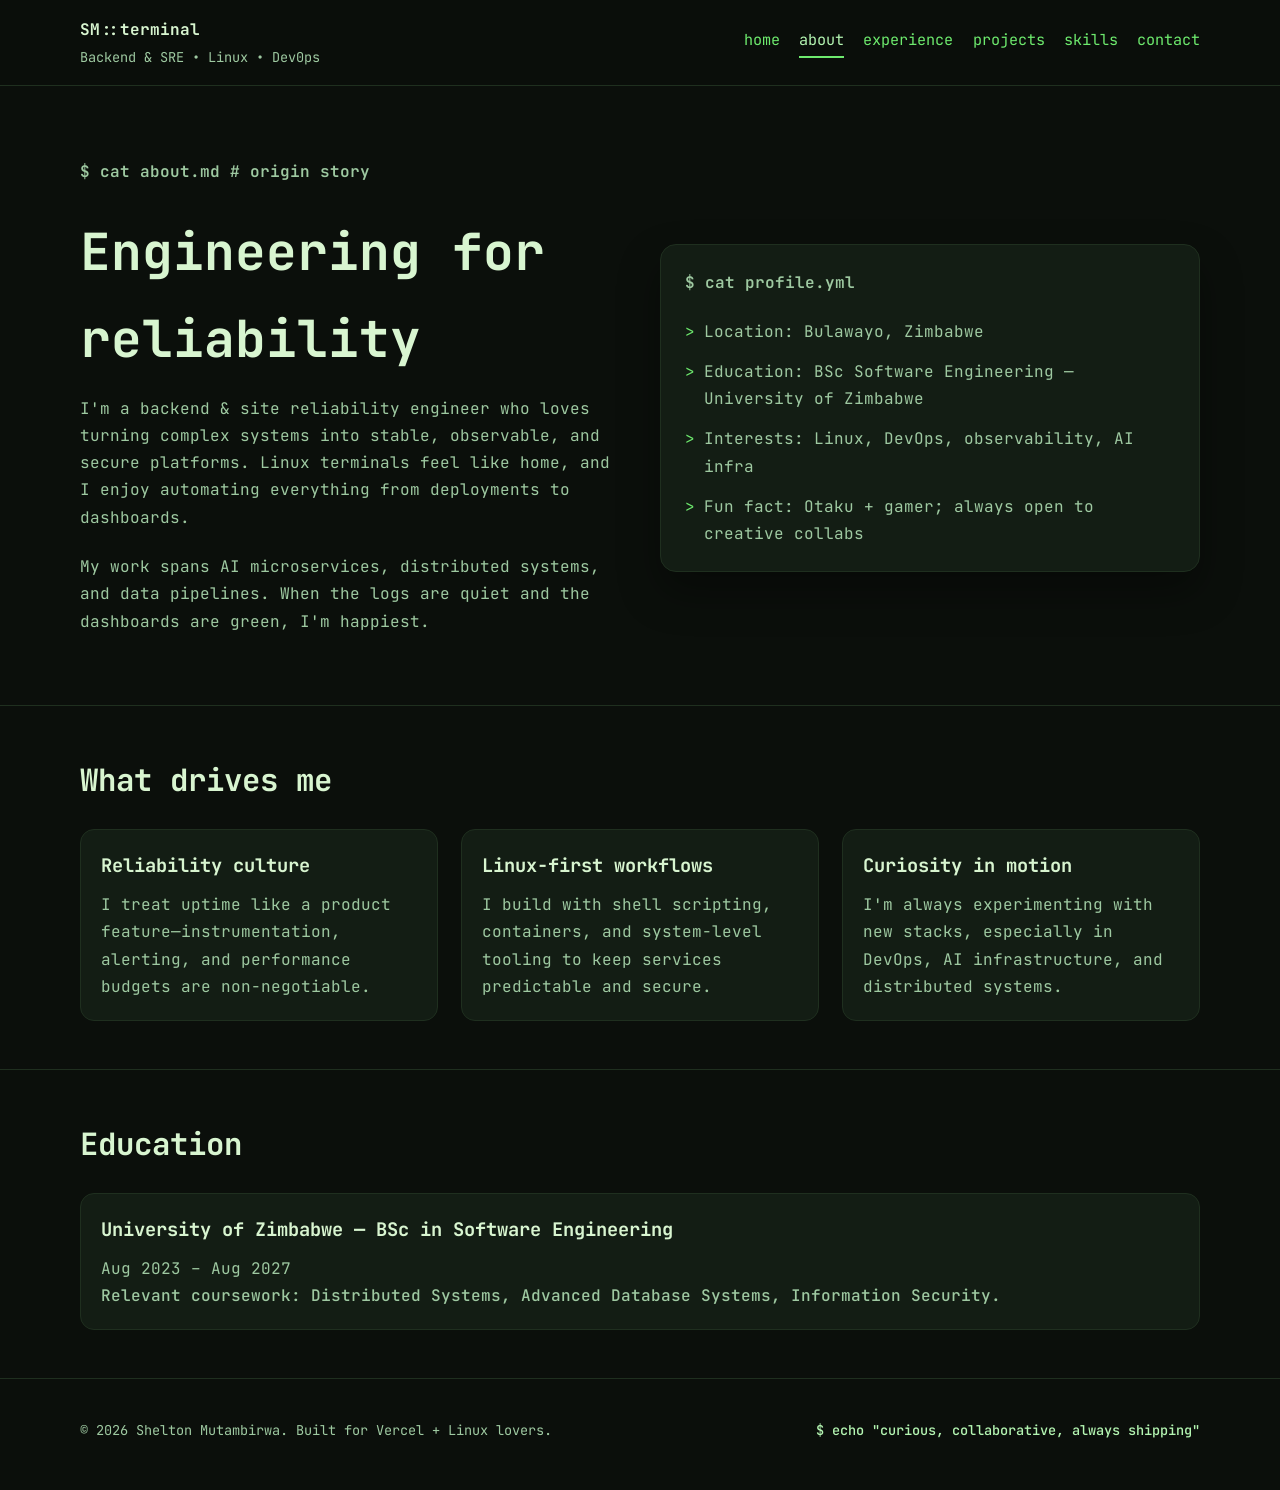
==== about.html @ 37eb94da "update?" ====
<!DOCTYPE html>
<html lang="en">
  <head>
    <title>About | Shelton Mutambirwa</title>
    <meta charset="utf-8" />
    <meta name="viewport" content="width=device-width, initial-scale=1" />
    <meta name="description" content="About Shelton Mutambirwa, a backend and site reliability engineer." />
    <link rel="icon" href="images/favi.jpg" />
    <link rel="stylesheet" href="assets/css/terminal.css" />
  </head>
  <body>
    <header class="navbar">
      <div class="container">
        <div class="brand">
          <strong>SM::terminal</strong>
          <span>Backend &amp; SRE • Linux • Dev0ps</span>
        </div>
        <nav class="nav-links">
          <a href="index.html">home</a>
          <a class="active" href="about.html">about</a>
          <a href="experience.html">experience</a>
          <a href="projects.html">projects</a>
          <a href="skills.html">skills</a>
          <a href="contact.html">contact</a>
        </nav>
      </div>
    </header>

    <main>
      <section class="hero container">
        <div>
          <p class="prompt">$ cat about.md <span># origin story</span></p>
          <h1>Engineering for reliability</h1>
          <p>
            I'm a backend &amp; site reliability engineer who loves turning complex systems into stable, observable,
            and secure platforms. Linux terminals feel like home, and I enjoy automating everything from deployments
            to dashboards.
          </p>
          <p>
            My work spans AI microservices, distributed systems, and data pipelines. When the logs are quiet and the
            dashboards are green, I'm happiest.
          </p>
        </div>
        <div class="terminal-card">
          <p class="prompt">$ cat profile.yml</p>
          <ul class="list">
            <li>Location: Bulawayo, Zimbabwe</li>
            <li>Education: BSc Software Engineering — University of Zimbabwe</li>
            <li>Interests: Linux, DevOps, observability, AI infra</li>
            <li>Fun fact: Otaku + gamer; always open to creative collabs</li>
          </ul>
        </div>
      </section>

      <section class="section">
        <div class="container">
          <h2>What drives me</h2>
          <div class="grid">
            <div class="card">
              <h3>Reliability culture</h3>
              <p>
                I treat uptime like a product feature—instrumentation, alerting, and performance budgets are non-negotiable.
              </p>
            </div>
            <div class="card">
              <h3>Linux-first workflows</h3>
              <p>
                I build with shell scripting, containers, and system-level tooling to keep services predictable and secure.
              </p>
            </div>
            <div class="card">
              <h3>Curiosity in motion</h3>
              <p>
                I'm always experimenting with new stacks, especially in DevOps, AI infrastructure, and distributed systems.
              </p>
            </div>
          </div>
        </div>
      </section>

      <section class="section">
        <div class="container">
          <h2>Education</h2>
          <div class="card">
            <h3>University of Zimbabwe — BSc in Software Engineering</h3>
            <p>Aug 2023 – Aug 2027</p>
            <p class="tagline">Relevant coursework: Distributed Systems, Advanced Database Systems, Information Security.</p>
          </div>
        </div>
      </section>
    </main>

    <footer class="footer">
      <div class="container">
        <div>© 2026 Shelton Mutambirwa. Built for Vercel + Linux lovers.</div>
        <div class="tagline">$ echo "curious, collaborative, always shipping"</div>
      </div>
    </footer>
  </body>
</html>
---- assets/css/terminal.css ----
@import url("https://fonts.googleapis.com/css2?family=JetBrains+Mono:wght@300;400;500;600;700&display=swap");

:root {
  color-scheme: dark;
  --bg: #0b0f0b;
  --bg-alt: #0f1610;
  --surface: #131d14;
  --border: #1f2f1f;
  --text: #d8f5d0;
  --muted: #9ec9a1;
  --accent: #6eea6e;
  --accent-soft: #b4f5b2;
  --warning: #f2cf6f;
}

* {
  box-sizing: border-box;
  margin: 0;
  padding: 0;
}

body {
  font-family: "JetBrains Mono", monospace;
  background: var(--bg);
  color: var(--text);
  line-height: 1.7;
}

img {
  max-width: 100%;
  border-radius: 14px;
  border: 1px solid var(--border);
}

a {
  color: var(--accent);
  text-decoration: none;
}

a:hover {
  color: var(--accent-soft);
}

.container {
  width: min(1120px, 92vw);
  margin: 0 auto;
}

.navbar {
  border-bottom: 1px solid var(--border);
  background: rgba(11, 15, 11, 0.9);
  position: sticky;
  top: 0;
  z-index: 10;
  backdrop-filter: blur(10px);
}

.navbar .container {
  display: flex;
  align-items: center;
  justify-content: space-between;
  padding: 1rem 0;
  gap: 1rem;
}

.brand {
  display: flex;
  flex-direction: column;
  gap: 0.2rem;
}

.brand span {
  color: var(--muted);
  font-size: 0.85rem;
}

.nav-links {
  display: flex;
  flex-wrap: wrap;
  gap: 1.2rem;
  font-size: 0.95rem;
}

.nav-links a.active {
  color: var(--accent-soft);
  border-bottom: 2px solid var(--accent);
  padding-bottom: 0.2rem;
}

.hero {
  padding: 4.5rem 0 3rem;
  display: grid;
  grid-template-columns: repeat(auto-fit, minmax(280px, 1fr));
  gap: 2.5rem;
  align-items: center;
}

.terminal-card {
  background: var(--surface);
  border: 1px solid var(--border);
  border-radius: 16px;
  padding: 1.5rem;
  box-shadow: 0 20px 40px rgba(0, 0, 0, 0.35);
}

.prompt {
  color: var(--accent);
  font-weight: 600;
  margin-bottom: 0.8rem;
}

.prompt span {
  color: var(--muted);
}

.hero h1 {
  font-size: clamp(2.4rem, 4vw, 3.6rem);
  margin-bottom: 0.8rem;
}

.hero p {
  color: var(--muted);
  margin-bottom: 1.4rem;
}

.cta-group {
  display: flex;
  flex-wrap: wrap;
  gap: 1rem;
}

.cta {
  border: 1px solid var(--accent);
  padding: 0.7rem 1.2rem;
  border-radius: 999px;
  color: var(--accent-soft);
  transition: 0.2s ease;
}

.cta.secondary {
  border-color: var(--border);
  color: var(--muted);
}

.cta:hover {
  background: rgba(110, 234, 110, 0.15);
}

.section {
  padding: 3rem 0;
  border-top: 1px solid var(--border);
}

.section h2 {
  font-size: clamp(1.4rem, 2.4vw, 2rem);
  margin-bottom: 1.4rem;
}

.section p {
  color: var(--muted);
}

.grid {
  display: grid;
  gap: 1.4rem;
  grid-template-columns: repeat(auto-fit, minmax(240px, 1fr));
}

.card {
  background: var(--surface);
  border: 1px solid var(--border);
  padding: 1.25rem;
  border-radius: 14px;
}

.card h3 {
  margin-bottom: 0.6rem;
}

.badge {
  display: inline-flex;
  align-items: center;
  gap: 0.4rem;
  color: var(--warning);
  font-size: 0.8rem;
  margin-bottom: 0.6rem;
}

.list {
  list-style: none;
  display: grid;
  gap: 0.8rem;
}

.list li {
  padding-left: 1.2rem;
  position: relative;
  color: var(--muted);
}

.list li::before {
  content: ">";
  position: absolute;
  left: 0;
  color: var(--accent);
}

.footer {
  padding: 2.5rem 0 3rem;
  border-top: 1px solid var(--border);
  color: var(--muted);
  font-size: 0.85rem;
}

.footer .container {
  display: flex;
  flex-wrap: wrap;
  gap: 1rem;
  justify-content: space-between;
}

.tagline {
  color: var(--accent-soft);
  font-weight: 500;
}

@media (max-width: 720px) {
  .navbar .container {
    flex-direction: column;
    align-items: flex-start;
  }
}
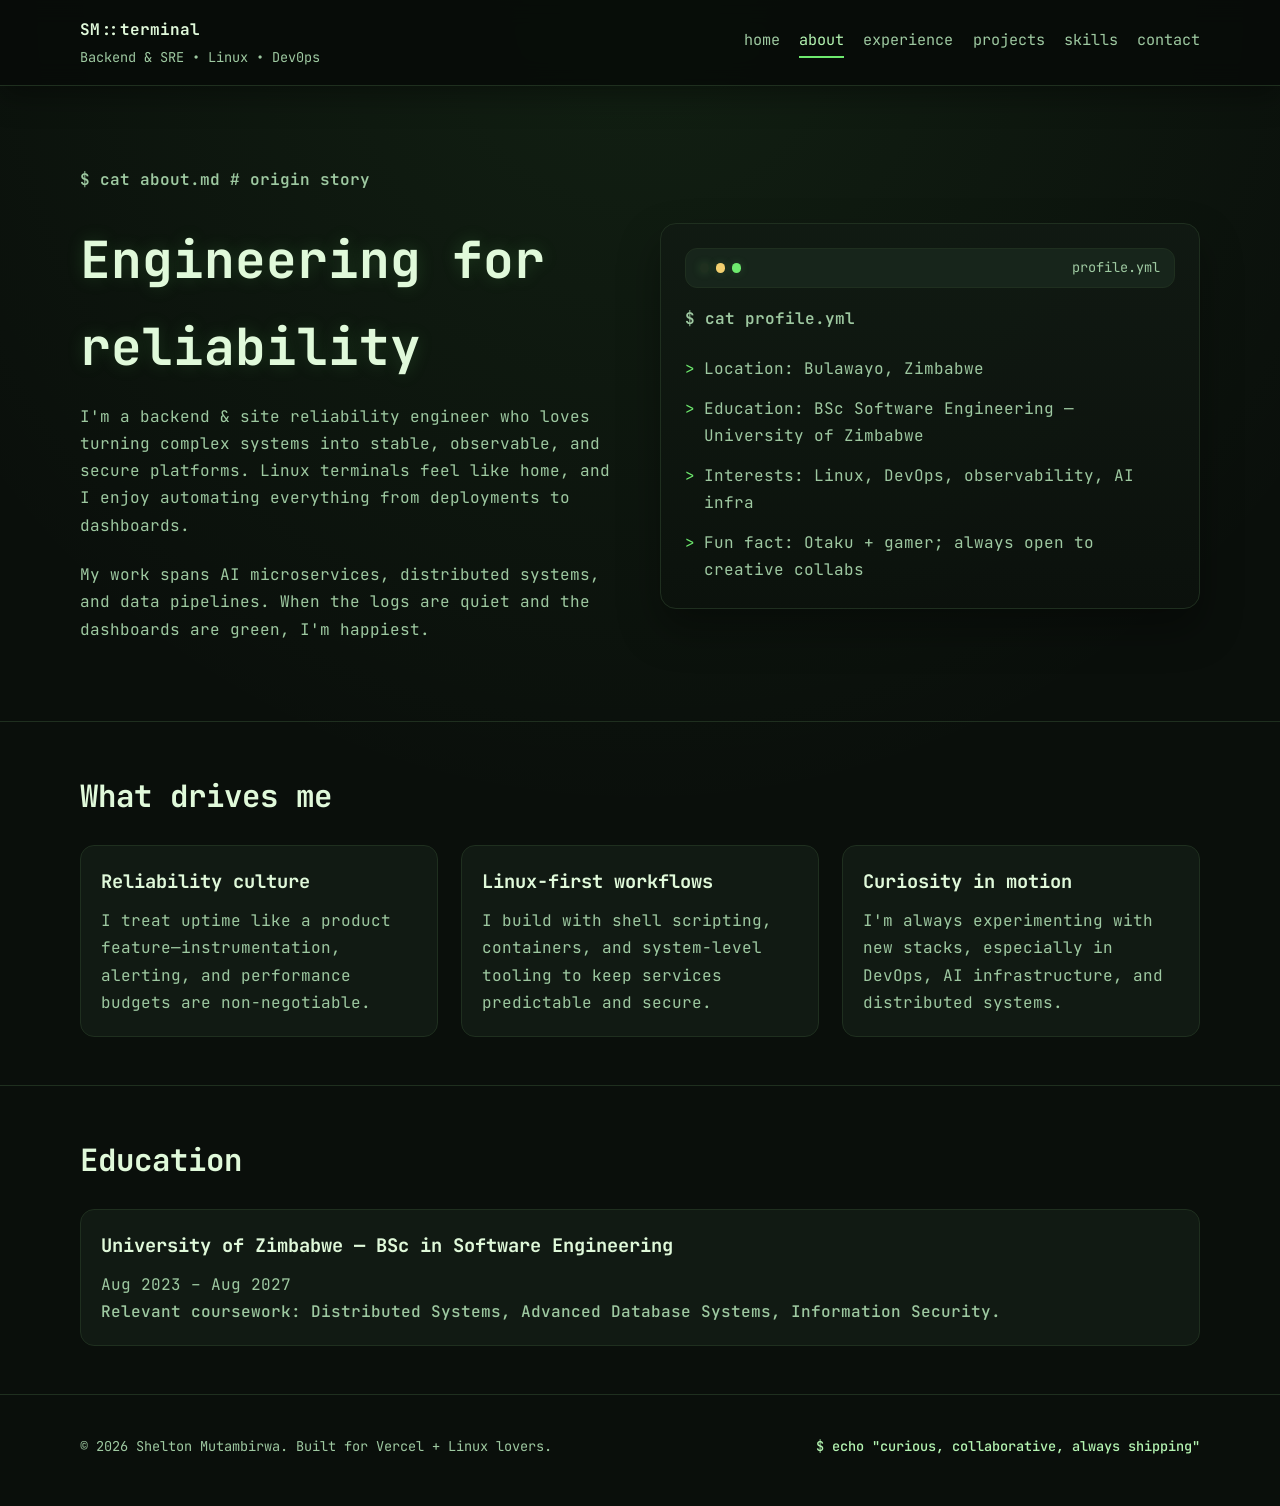
==== commit d2433db7: "added the terminal light" ====
--- a/about.html
+++ b/about.html
@@ -42,6 +42,10 @@
           </p>
         </div>
         <div class="terminal-card">
+          <div class="terminal-top">
+            <div class="terminal-dots"><span></span><span></span><span></span></div>
+            <span>profile.yml</span>
+          </div>
           <p class="prompt">$ cat profile.yml</p>
           <ul class="list">
             <li>Location: Bulawayo, Zimbabwe</li>
--- a/assets/css/terminal.css
+++ b/assets/css/terminal.css
@@ -2,15 +2,17 @@
 
 :root {
   color-scheme: dark;
-  --bg: #0b0f0b;
-  --bg-alt: #0f1610;
-  --surface: #131d14;
+  --bg: #0a0f0b;
+  --bg-alt: #0f1710;
+  --surface: #111a13;
+  --surface-strong: #17251b;
   --border: #1f2f1f;
-  --text: #d8f5d0;
+  --text: #e0f9da;
   --muted: #9ec9a1;
   --accent: #6eea6e;
   --accent-soft: #b4f5b2;
   --warning: #f2cf6f;
+  --glow: rgba(110, 234, 110, 0.18);
 }
 
 * {
@@ -21,9 +23,29 @@
 
 body {
   font-family: "JetBrains Mono", monospace;
-  background: var(--bg);
+  background: radial-gradient(circle at top, rgba(110, 234, 110, 0.08), transparent 50%), var(--bg);
   color: var(--text);
   line-height: 1.7;
+  min-height: 100vh;
+  position: relative;
+  overflow-x: hidden;
+}
+
+body::before {
+  content: "";
+  position: fixed;
+  inset: 0;
+  pointer-events: none;
+  background: repeating-linear-gradient(
+      to bottom,
+      rgba(255, 255, 255, 0.03),
+      rgba(255, 255, 255, 0.03) 1px,
+      transparent 1px,
+      transparent 3px
+    );
+  mix-blend-mode: soft-light;
+  opacity: 0.3;
+  z-index: 0;
 }
 
 img {
@@ -44,15 +66,18 @@
 .container {
   width: min(1120px, 92vw);
   margin: 0 auto;
+  position: relative;
+  z-index: 1;
 }
 
 .navbar {
   border-bottom: 1px solid var(--border);
-  background: rgba(11, 15, 11, 0.9);
+  background: rgba(7, 12, 8, 0.9);
   position: sticky;
   top: 0;
   z-index: 10;
-  backdrop-filter: blur(10px);
+  backdrop-filter: blur(12px);
+  box-shadow: 0 10px 30px rgba(0, 0, 0, 0.35);
 }
 
 .navbar .container {
@@ -81,6 +106,10 @@
   font-size: 0.95rem;
 }
 
+.nav-links a {
+  color: var(--muted);
+}
+
 .nav-links a.active {
   color: var(--accent-soft);
   border-bottom: 2px solid var(--accent);
@@ -88,7 +117,7 @@
 }
 
 .hero {
-  padding: 4.5rem 0 3rem;
+  padding: 5rem 0 3.5rem;
   display: grid;
   grid-template-columns: repeat(auto-fit, minmax(280px, 1fr));
   gap: 2.5rem;
@@ -96,13 +125,48 @@
 }
 
 .terminal-card {
-  background: var(--surface);
+  background: linear-gradient(180deg, rgba(17, 26, 19, 0.96), rgba(12, 18, 13, 0.95));
   border: 1px solid var(--border);
   border-radius: 16px;
   padding: 1.5rem;
   box-shadow: 0 20px 40px rgba(0, 0, 0, 0.35);
 }
 
+.terminal-top {
+  display: flex;
+  align-items: center;
+  justify-content: space-between;
+  background: var(--surface-strong);
+  border: 1px solid var(--border);
+  border-radius: 12px;
+  padding: 0.45rem 0.85rem;
+  margin-bottom: 1.1rem;
+  color: var(--muted);
+  font-size: 0.85rem;
+}
+
+.terminal-dots {
+  display: flex;
+  gap: 0.4rem;
+}
+
+.terminal-dots span {
+  width: 0.6rem;
+  height: 0.6rem;
+  border-radius: 50%;
+  display: inline-block;
+  background: var(--border);
+  box-shadow: 0 0 10px var(--glow);
+}
+
+.terminal-dots span:nth-child(2) {
+  background: var(--warning);
+}
+
+.terminal-dots span:nth-child(3) {
+  background: var(--accent);
+}
+
 .prompt {
   color: var(--accent);
   font-weight: 600;
@@ -116,6 +180,7 @@
 .hero h1 {
   font-size: clamp(2.4rem, 4vw, 3.6rem);
   margin-bottom: 0.8rem;
+  text-shadow: 0 0 18px var(--glow);
 }
 
 .hero p {
@@ -171,6 +236,12 @@
   border: 1px solid var(--border);
   padding: 1.25rem;
   border-radius: 14px;
+  transition: transform 0.2s ease, box-shadow 0.2s ease;
+}
+
+.card:hover {
+  transform: translateY(-4px);
+  box-shadow: 0 12px 30px rgba(0, 0, 0, 0.35);
 }
 
 .card h3 {
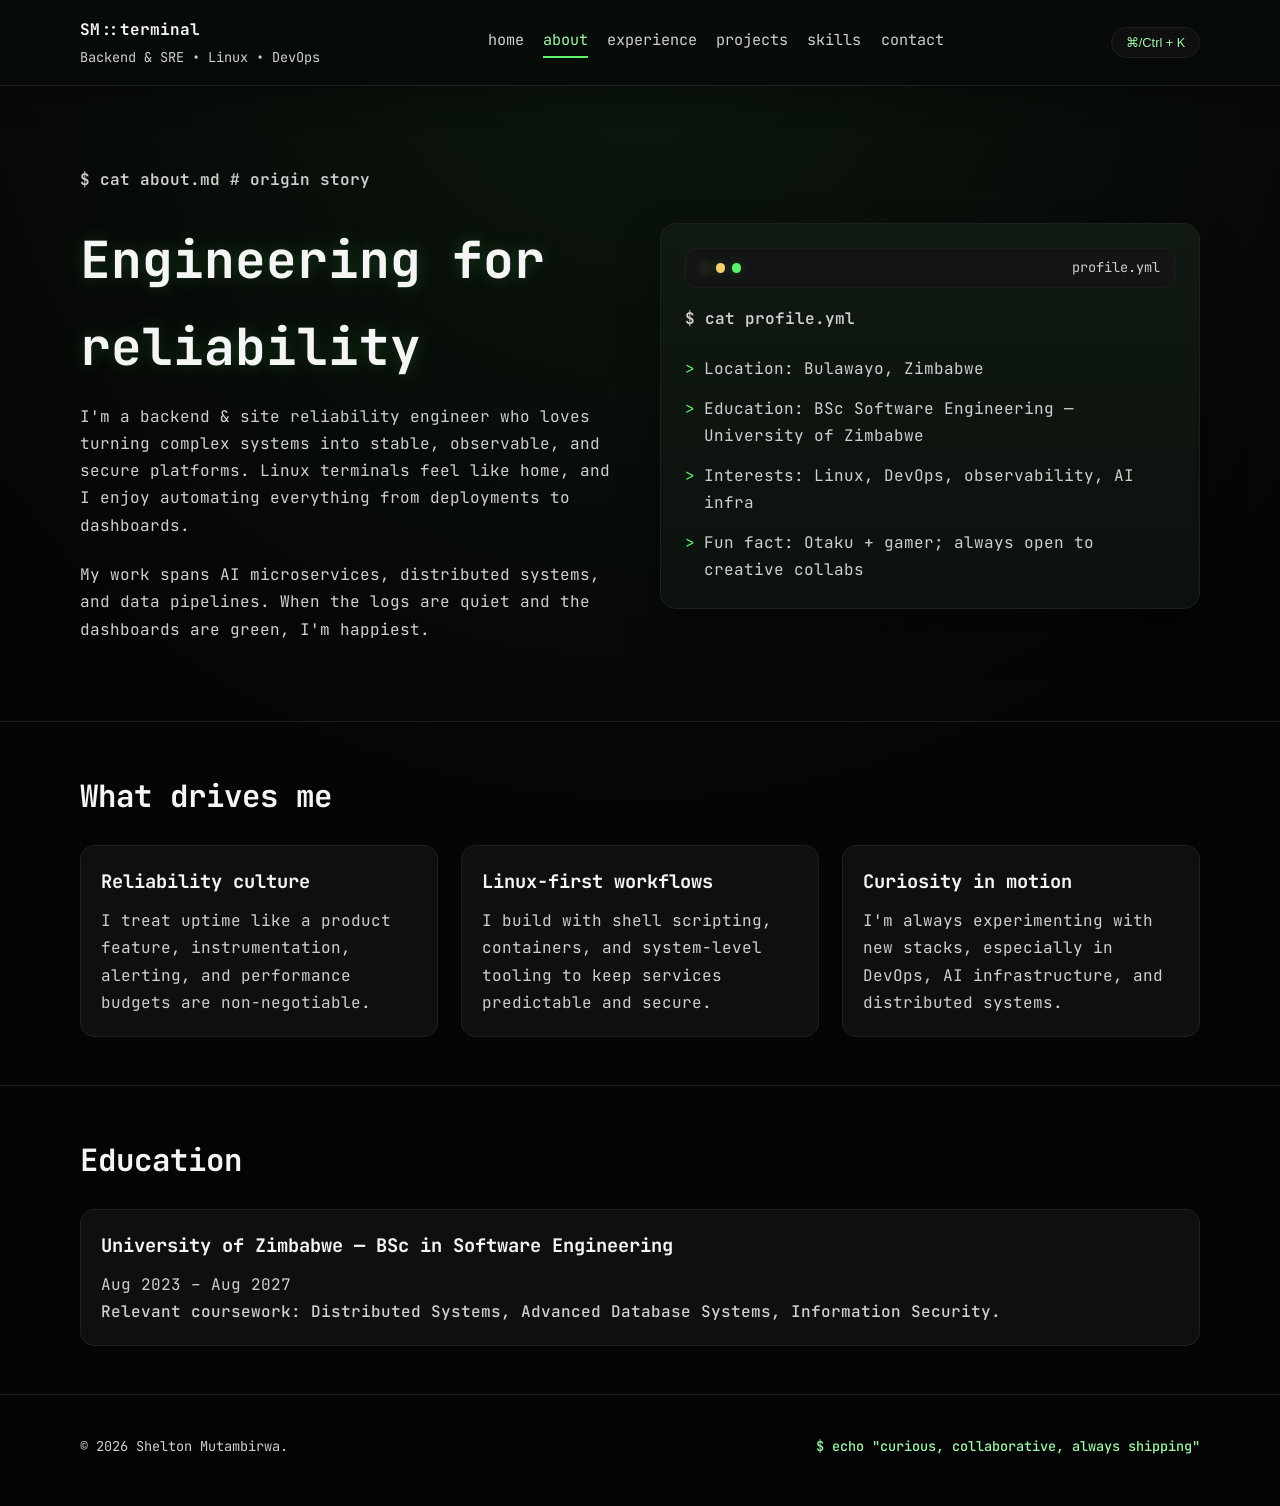
==== commit c4e5f19c: "Aligned to latest" ====
--- a/about.html
+++ b/about.html
@@ -13,7 +13,7 @@
       <div class="container">
         <div class="brand">
           <strong>SM::terminal</strong>
-          <span>Backend &amp; SRE • Linux • Dev0ps</span>
+          <span>Backend &amp; SRE • Linux • DevOps</span>
         </div>
         <nav class="nav-links">
           <a href="index.html">home</a>
@@ -23,6 +23,7 @@
           <a href="skills.html">skills</a>
           <a href="contact.html">contact</a>
         </nav>
+        <button class="palette-button" type="button" data-palette-open>⌘/Ctrl + K</button>
       </div>
     </header>
 
@@ -63,7 +64,7 @@
             <div class="card">
               <h3>Reliability culture</h3>
               <p>
-                I treat uptime like a product feature—instrumentation, alerting, and performance budgets are non-negotiable.
+                I treat uptime like a product feature, instrumentation, alerting, and performance budgets are non-negotiable.
               </p>
             </div>
             <div class="card">
@@ -94,11 +95,38 @@
       </section>
     </main>
 
+    <div class="palette" id="command-palette" aria-hidden="true">
+      <div class="palette-backdrop" data-palette-close></div>
+      <div class="palette-panel" role="dialog" aria-modal="true" aria-label="Command palette">
+        <div class="palette-header">
+          <span>$ command-palette</span>
+          <span class="palette-hint">⌘/Ctrl + K</span>
+        </div>
+        <input
+          class="palette-input"
+          type="text"
+          placeholder="Type a command (projects, skills, resume...)"
+          aria-label="Command palette input"
+        />
+        <p class="palette-help">Type to filter. Press Enter to open the first result. Esc closes.</p>
+        <ul class="palette-list">
+          <li><a href="index.html">Home</a></li>
+          <li><a href="about.html">About</a></li>
+          <li><a href="experience.html">Experience</a></li>
+          <li><a href="projects.html">Projects</a></li>
+          <li><a href="skills.html">Skills</a></li>
+          <li><a href="contact.html">Contact</a></li>
+          <li><a href="Shelton%20Mutambirwa%20Updated%20-%20Google%20Docs.pdf">Download Resume</a></li>
+        </ul>
+      </div>
+    </div>
+
     <footer class="footer">
       <div class="container">
-        <div>© 2026 Shelton Mutambirwa. Built for Vercel + Linux lovers.</div>
+        <div>© 2026 Shelton Mutambirwa.</div>
         <div class="tagline">$ echo "curious, collaborative, always shipping"</div>
       </div>
     </footer>
+    <script src="assets/js/terminal.js"></script>
   </body>
 </html>
--- a/assets/css/terminal.css
+++ b/assets/css/terminal.css
@@ -2,17 +2,17 @@
 
 :root {
   color-scheme: dark;
-  --bg: #0a0f0b;
-  --bg-alt: #0f1710;
-  --surface: #111a13;
-  --surface-strong: #17251b;
-  --border: #1f2f1f;
-  --text: #e0f9da;
-  --muted: #9ec9a1;
-  --accent: #6eea6e;
-  --accent-soft: #b4f5b2;
+  --bg: #050505;
+  --bg-alt: #0d0d0d;
+  --surface: #0f0f0f;
+  --surface-strong: #141414;
+  --border: #1f1f1f;
+  --text: #f5f5f5;
+  --muted: #cfcfcf;
+  --accent: #5cf46b;
+  --accent-soft: #9ef7a8;
   --warning: #f2cf6f;
-  --glow: rgba(110, 234, 110, 0.18);
+  --glow: rgba(92, 244, 107, 0.2);
 }
 
 * {
@@ -23,7 +23,7 @@
 
 body {
   font-family: "JetBrains Mono", monospace;
-  background: radial-gradient(circle at top, rgba(110, 234, 110, 0.08), transparent 50%), var(--bg);
+  background: radial-gradient(circle at top, rgba(92, 244, 107, 0.08), transparent 50%), var(--bg);
   color: var(--text);
   line-height: 1.7;
   min-height: 100vh;
@@ -106,6 +106,22 @@
   font-size: 0.95rem;
 }
 
+.palette-button {
+  border: 1px solid var(--border);
+  background: var(--surface);
+  color: var(--accent-soft);
+  padding: 0.45rem 0.85rem;
+  border-radius: 999px;
+  font-size: 0.8rem;
+  cursor: pointer;
+  transition: 0.2s ease;
+}
+
+.palette-button:hover {
+  border-color: var(--accent);
+  box-shadow: 0 0 12px var(--glow);
+}
+
 .nav-links a {
   color: var(--muted);
 }
@@ -122,6 +138,78 @@
   grid-template-columns: repeat(auto-fit, minmax(280px, 1fr));
   gap: 2.5rem;
   align-items: center;
+}
+
+.boot-overlay {
+  position: fixed;
+  inset: 0;
+  background: rgba(2, 6, 3, 0.99);
+  display: none;
+  align-items: center;
+  justify-content: center;
+  padding: 2rem;
+  z-index: 200;
+}
+
+.boot-overlay.active {
+  display: flex;
+}
+
+.boot-panel {
+  width: min(720px, 90vw);
+  background: var(--surface);
+  border: 1px solid var(--border);
+  border-radius: 18px;
+  padding: 1.6rem;
+  box-shadow: 0 30px 60px rgba(0, 0, 0, 0.6);
+}
+
+.boot-screen {
+  display: none;
+  color: var(--muted);
+}
+
+.boot-screen.active {
+  display: block;
+}
+
+.boot-screen p {
+  color: var(--accent-soft);
+  margin-bottom: 1rem;
+}
+
+.boot-progress {
+  background: var(--surface-strong);
+  border: 1px solid var(--border);
+  border-radius: 999px;
+  height: 10px;
+  overflow: hidden;
+  margin-bottom: 1rem;
+}
+
+.boot-progress-bar {
+  height: 100%;
+  width: 0%;
+  background: linear-gradient(90deg, var(--accent), var(--accent-soft));
+  box-shadow: 0 0 12px var(--glow);
+  transition: width 0.4s ease;
+}
+
+.boot-steps li {
+  color: var(--text);
+  opacity: 0;
+  transform: translateY(4px);
+  transition: opacity 0.25s ease, transform 0.25s ease;
+}
+
+.boot-steps li.active {
+  opacity: 1;
+  transform: translateY(0);
+}
+
+.boot-sub {
+  color: var(--muted);
+  font-size: 0.85rem;
 }
 
 .terminal-card {
@@ -211,6 +299,36 @@
   background: rgba(110, 234, 110, 0.15);
 }
 
+.ascii-box {
+  background: var(--surface);
+  border: 1px solid var(--border);
+  border-radius: 14px;
+  padding: 1rem 1.2rem;
+  margin-bottom: 1.5rem;
+  box-shadow: inset 0 0 20px rgba(0, 0, 0, 0.45);
+}
+
+.ascii-art {
+  font-size: 0.7rem;
+  line-height: 1.2;
+  color: var(--accent-soft);
+  white-space: pre;
+  overflow-x: auto;
+}
+
+.boot-ascii {
+  font-size: 0.85rem;
+  line-height: 1.3;
+  color: var(--text);
+}
+
+.ascii-caption {
+  color: var(--muted);
+  margin-top: 0.6rem;
+  font-size: 0.85rem;
+}
+
+
 .section {
   padding: 3rem 0;
   border-top: 1px solid var(--border);
@@ -276,6 +394,93 @@
   color: var(--accent);
 }
 
+.palette {
+  position: fixed;
+  inset: 0;
+  display: none;
+  align-items: center;
+  justify-content: center;
+  z-index: 100;
+}
+
+.palette.open {
+  display: flex;
+}
+
+.palette-backdrop {
+  position: absolute;
+  inset: 0;
+  background: rgba(2, 6, 3, 0.75);
+}
+
+.palette-panel {
+  position: relative;
+  width: min(520px, 92vw);
+  background: var(--surface);
+  border: 1px solid var(--border);
+  border-radius: 16px;
+  box-shadow: 0 20px 50px rgba(0, 0, 0, 0.6);
+  padding: 1.4rem;
+}
+
+.palette-header {
+  display: flex;
+  justify-content: space-between;
+  align-items: center;
+  color: var(--muted);
+  font-size: 0.85rem;
+  border-bottom: 1px solid var(--border);
+  padding-bottom: 0.8rem;
+  margin-bottom: 0.9rem;
+}
+
+.palette-input {
+  width: 100%;
+  padding: 0.65rem 0.9rem;
+  border-radius: 10px;
+  border: 1px solid var(--border);
+  background: var(--surface-strong);
+  color: var(--text);
+  font-family: inherit;
+  margin-bottom: 0.7rem;
+}
+
+.palette-input:focus {
+  outline: none;
+  border-color: var(--accent);
+  box-shadow: 0 0 12px var(--glow);
+}
+
+.palette-help {
+  color: var(--muted);
+  font-size: 0.8rem;
+  margin-bottom: 0.8rem;
+}
+
+.palette-hint {
+  color: var(--accent-soft);
+}
+
+.palette-list {
+  list-style: none;
+  display: grid;
+  gap: 0.7rem;
+}
+
+.palette-list a {
+  color: var(--text);
+  background: var(--surface-strong);
+  border: 1px solid var(--border);
+  padding: 0.65rem 0.9rem;
+  border-radius: 10px;
+  display: block;
+}
+
+.palette-list a:hover {
+  border-color: var(--accent);
+  box-shadow: 0 0 12px var(--glow);
+}
+
 .footer {
   padding: 2.5rem 0 3rem;
   border-top: 1px solid var(--border);
